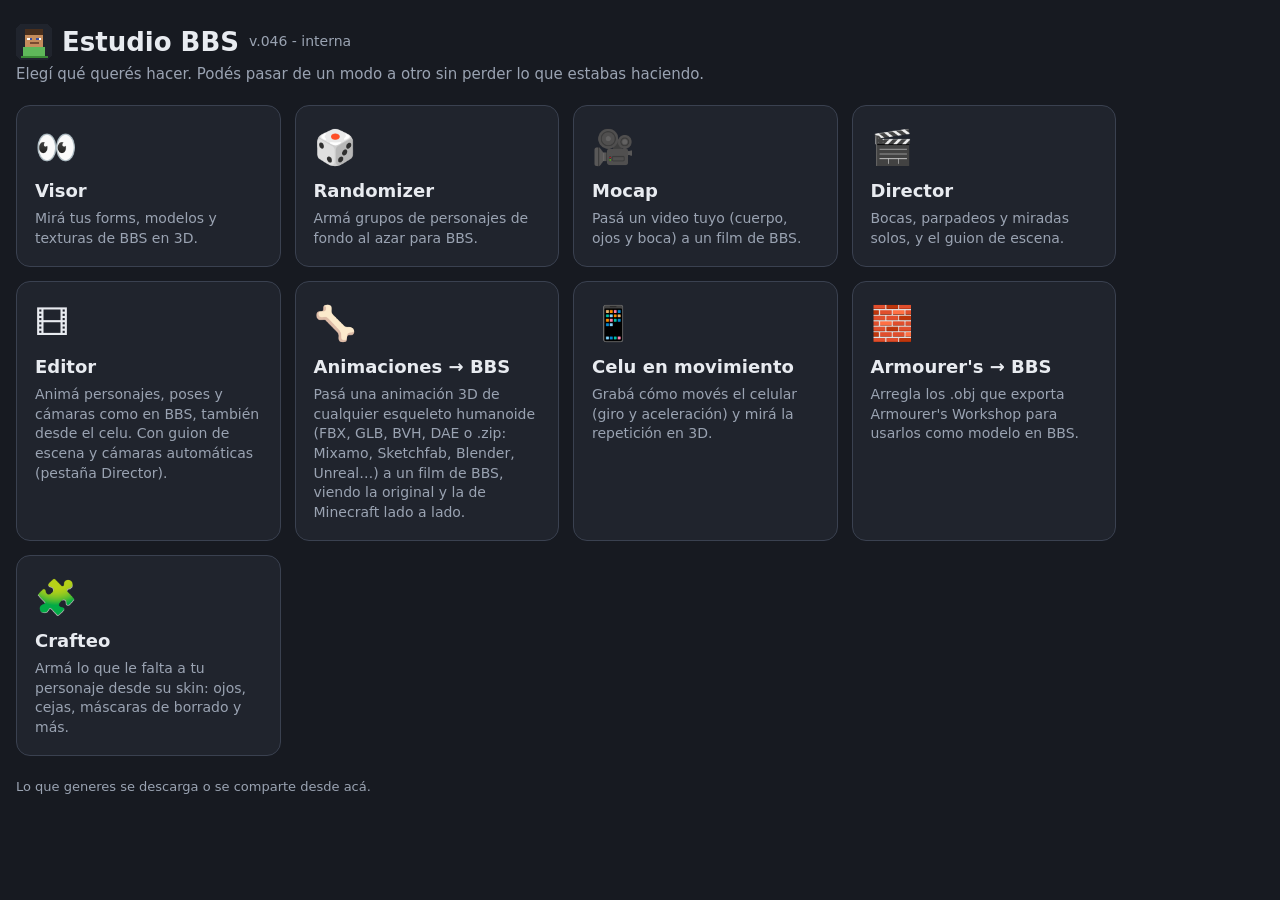
==== index.html @ 0e33b486 "Modo nuevo «Celu en movimiento»: graba el giro y la aceleración del celular y lo reproduce en 3D (v." ====
<!doctype html>
<html lang="es">
<head>
<meta charset="utf-8">
<meta name="viewport" content="width=device-width, initial-scale=1, viewport-fit=cover">
<meta name="theme-color" content="#171a21">
<title>Estudio BBS</title>
<link rel="icon" href="icono.svg">
<link rel="manifest" href="manifest.webmanifest">
<style>
  :root { --fondo: #171a21; --panel: #20242d; --panel2: #2a2f3a; --borde: #3a4150; --texto: #e8ebf0; --suave: #9aa3b2; --acento: #6fb24a; }
  * { box-sizing: border-box; }
  html, body { margin: 0; height: 100%; }
  body { display: flex; flex-direction: column; background: var(--fondo); color: var(--texto); font: 15px/1.4 system-ui, "Segoe UI", Roboto, sans-serif; }
  #barra { display: none; align-items: center; gap: 8px; padding: 4px 8px; padding-top: max(4px, env(safe-area-inset-top)); background: var(--panel); border-bottom: 1px solid var(--borde); }
  body.en-modo #barra { display: flex; }
  #barra button { font: inherit; color: var(--texto); background: var(--panel2); border: 1px solid var(--borde); border-radius: 8px; padding: 4px 10px; cursor: pointer; }
  #barra button.activo { background: var(--acento); color: #102010; border-color: var(--acento); font-weight: 600; }
  #barra .nombre { font-weight: 600; margin-right: 4px; }
  #atajos { display: flex; gap: 6px; overflow-x: auto; flex: 1; min-width: 0; }
  #barra #btnOcultar { flex: none; padding: 4px 9px; font-size: 16px; line-height: 1; }
  /* barra escondida: toda la pantalla es del modo, y queda una burbuja chica que se puede arrastrar a un costado */
  body.barra-oculta #barra { display: none !important; }
  body.barra-oculta #marcos iframe { top: env(safe-area-inset-top, 0px); height: calc(100% - env(safe-area-inset-top, 0px)); }
  #burbuja { display: none; position: fixed; z-index: 50; width: 38px; height: 38px; padding: 0; border-radius: 50%; border: 1px solid var(--borde); background: rgba(32,36,45,.82); color: var(--texto); font-size: 19px; line-height: 1; cursor: pointer; touch-action: none; user-select: none; box-shadow: 0 2px 8px rgba(0,0,0,.45); opacity: .72; transition: opacity .15s, left .18s, right .18s; align-items: center; justify-content: center; }
  body.en-modo.barra-oculta #burbuja { display: flex; }
  #burbuja:hover, #burbuja.arrastrando { opacity: 1; }
  #burbuja.arrastrando { transition: none; }
  /* franja de arriba (solo con la barra escondida): deslizar hacia abajo desde ahí trae la barra de vuelta */
  #tirador { display: none; position: fixed; z-index: 49; top: 0; left: 0; right: 0; height: 22px; touch-action: none; }
  #tirador i { position: absolute; top: 5px; left: 50%; width: 44px; height: 4px; margin-left: -22px; border-radius: 2px; background: rgba(232,235,240,.5); transition: background .15s, transform .15s; }
  #tirador.tirando i { background: var(--acento); transform: translateY(4px); }
  body.en-modo.barra-oculta #tirador { display: block; }
  #marcos { flex: 1; position: relative; }
  #marcos iframe { position: absolute; inset: 0; width: 100%; height: 100%; border: 0; display: none; background: var(--fondo); }
  #marcos iframe.visible { display: block; }
  #menu { flex: 1; overflow: auto; padding: 24px 16px; padding-top: max(24px, env(safe-area-inset-top)); }
  body.en-modo #menu { display: none; }
  body:not(.en-modo) #marcos { display: none; }
  #menu h1 { margin: 0 0 4px; font-size: 26px; display: flex; align-items: center; gap: 10px; }
  #menu h1 img { width: 36px; height: 36px; image-rendering: pixelated; }
  #menu .sub { color: var(--suave); margin: 0 0 20px; }
  #tarjetas { display: grid; grid-template-columns: repeat(auto-fill, minmax(240px, 1fr)); gap: 14px; max-width: 1100px; }
  .tarjeta { text-align: left; font: inherit; color: var(--texto); background: var(--panel); border: 1px solid var(--borde); border-radius: 14px; padding: 18px; cursor: pointer; display: flex; flex-direction: column; gap: 6px; min-height: 140px; }
  .tarjeta:hover, .tarjeta:focus-visible { border-color: var(--acento); background: var(--panel2); outline: none; }
  .tarjeta .ico { font-size: 34px; }
  .tarjeta b { font-size: 18px; }
  .tarjeta span { color: var(--suave); font-size: 14px; }
  .tarjeta .nota { color: #e8c15a; font-size: 13px; }
  #pie { color: var(--suave); font-size: 13px; margin-top: 22px; }
  @media (max-width: 600px) {
    #barra .nombre { display: none; }
    #atajos button { padding: 4px 10px; font-size: 18px; }
    #atajos .txt { display: none; }
    #atajos button.activo .txt { display: inline; font-size: 15px; }
    /* celu: los 9 modos juntos en una sola pantalla, sin scrollear */
    #menu { padding: 12px 10px; padding-top: max(12px, env(safe-area-inset-top)); }
    #menu h1 { font-size: 20px; margin-bottom: 2px; }
    #menu h1 img { width: 28px; height: 28px; }
    #menu .sub { font-size: 12px; margin-bottom: 10px; }
    #tarjetas { grid-template-columns: 1fr 1fr; gap: 8px; }
    .tarjeta { min-height: 0; padding: 10px; gap: 2px; border-radius: 12px; }
    .tarjeta .ico { font-size: 24px; line-height: 1.1; }
    .tarjeta b { font-size: 15px; }
    .tarjeta span { font-size: 11.5px; line-height: 1.3; display: -webkit-box; -webkit-line-clamp: 3; -webkit-box-orient: vertical; overflow: hidden; }
    .tarjeta .nota { display: none; }
    #pie { margin-top: 10px; font-size: 11.5px; }
    @media (max-height: 660px) { #menu .sub, #pie { display: none; } .tarjeta span { -webkit-line-clamp: 2; } }
    @media (max-height: 700px) { #menu { padding-top: max(8px, env(safe-area-inset-top)); padding-bottom: 8px; } #tarjetas { gap: 6px; } .tarjeta { padding: 7px 9px; } .tarjeta .ico { font-size: 21px; } .tarjeta b { font-size: 14px; } }
  }
</style>
</head>
<body>
<div id="barra">
  <button id="volver" title="Volver al menú">☰ Menú</button>
  <span class="nombre">Estudio BBS</span>
  <div id="atajos"></div>
  <button id="btnOcultar" title="Esconder esta barra (queda una burbuja para volver a abrirla)" aria-label="Esconder la barra">⌃</button>
</div>
<div id="tirador" aria-hidden="true"><i></i></div>
<button id="burbuja" title="Tocá para abrir el menú · arrastrá para moverla (o deslizá hacia abajo desde el borde de arriba)" aria-label="Abrir el menú">☰</button>
<main id="menu">
  <h1><img src="icono.svg" alt="">Estudio BBS <small style="font-size:14px;font-weight:400;color:#9aa3b2">v.046 - <script>document.write(location.hostname.endsWith('github.io') ? 'web' : 'interna')</script></small></h1>
  <p class="sub">Elegí qué querés hacer. Podés pasar de un modo a otro sin perder lo que estabas haciendo.</p>
  <div id="tarjetas"></div>
  <p id="pie"></p>
</main>
<div id="marcos"></div>
<script type="module">
const MODOS = [
  { id: 'visor', ico: '👀', nombre: 'Visor', texto: 'Mirá tus forms, modelos y texturas de BBS en 3D.' },
  { id: 'randomizer', ico: '🎲', nombre: 'Randomizer', texto: 'Armá grupos de personajes de fondo al azar para BBS.' },
  { id: 'mocap', ico: '🎥', nombre: 'Mocap', texto: 'Pasá un video tuyo (cuerpo, ojos y boca) a un film de BBS.' },
  { id: 'director', ico: '🎬', nombre: 'Director', texto: 'Bocas, parpadeos y miradas solos, y el guion de escena.', notaCelu: 'En el celu la boca sale simple; exacta solo en la PC.' },
  { id: 'editor', ico: '🎞', nombre: 'Editor', texto: 'Animá personajes, poses y cámaras como en BBS, también desde el celu. Con guion de escena y cámaras automáticas (pestaña Director).' },
  { id: 'animaciones', ico: '🦴', nombre: 'Animaciones → BBS', texto: 'Pasá una animación 3D de cualquier esqueleto humanoide (FBX, GLB, BVH, DAE o .zip: Mixamo, Sketchfab, Blender, Unreal…) a un film de BBS, viendo la original y la de Minecraft lado a lado.' },
  { id: 'movil', ico: '📱', nombre: 'Celu en movimiento', texto: 'Grabá cómo movés el celular (giro y aceleración) y mirá la repetición en 3D.' },
  { id: 'convertidor', ico: '🧱', nombre: "Armourer's → BBS", texto: "Arregla los .obj que exporta Armourer's Workshop para usarlos como modelo en BBS." },
  { id: 'ojos', ico: '🧩', nombre: 'Crafteo', texto: 'Armá lo que le falta a tu personaje desde su skin: ojos, cejas, máscaras de borrado y más.' },
];
const $ = (s) => document.querySelector(s);
const marcos = new Map();
const esCelu = matchMedia('(pointer: coarse)').matches && !navigator.userAgent.includes('Windows');

for (const m of MODOS) {
  const b = document.createElement('button');
  b.className = 'tarjeta'; b.dataset.modo = m.id;
  b.innerHTML = `<div class="ico">${m.ico}</div><b>${m.nombre}</b><span>${m.texto}</span>` + (m.notaCelu && esCelu ? `<span class="nota">${m.notaCelu}</span>` : '');
  b.onclick = () => abrir(m.id);
  $('#tarjetas').append(b);
  const a = document.createElement('button');
  a.innerHTML = `${m.ico}<span class="txt"> ${m.nombre}</span>`; a.title = m.nombre; a.dataset.modo = m.id;
  a.onclick = () => abrir(m.id);
  $('#atajos').append(a);
}

function abrir(id, guardar = true) {
  const m = MODOS.find((x) => x.id === id);
  if (!m) return menu();
  let f = marcos.get(id);
  if (!f) {   // cada modo se carga la primera vez que se abre y después queda vivo
    f = document.createElement('iframe');
    f.src = `${id}/index.html`; f.title = m.nombre;
    f.allow = 'camera; microphone; fullscreen; clipboard-read; clipboard-write; web-share; hid; accelerometer; gyroscope; magnetometer';
    $('#marcos').append(f); marcos.set(id, f);
  }
  for (const [k, x] of marcos) x.classList.toggle('visible', k === id);
  for (const b of $('#atajos').children) b.classList.toggle('activo', b.dataset.modo === id);
  $('#burbuja').textContent = m.ico;   // la burbuja muestra en qué modo estás
  document.body.classList.add('en-modo');
  document.title = m.nombre + ' · Estudio BBS';
  if (guardar && location.hash !== '#' + id) history.pushState(null, '', '#' + id);
  try { localStorage.setItem('estudio_modo', id); } catch { /* sin almacenamiento */ }
  f.focus();
}
function menu(guardar = true) {
  document.body.classList.remove('en-modo');
  for (const x of marcos.values()) x.classList.remove('visible');
  document.title = 'Estudio BBS';
  if (guardar && location.hash) history.pushState(null, '', location.pathname);
}
$('#volver').onclick = () => menu();

// ---- barra de arriba escondible: se cierra a una burbuja chica que se puede mover (se acuerda dónde la dejaste) ----
const B = $('#burbuja');
let pos = { lado: 'r', y: 0.45 };
try { pos = { ...pos, ...JSON.parse(localStorage.getItem('estudio_burbuja') || '{}') }; } catch { /* sin almacenamiento */ }
function ubicarBurbuja() {
  const alto = Math.max(1, innerHeight - 38 - 16);
  B.style.top = Math.round(8 + Math.min(1, Math.max(0, pos.y)) * alto) + 'px';
  B.style.left = pos.lado === 'l' ? '6px' : 'auto'; B.style.right = pos.lado === 'r' ? '6px' : 'auto';
}
function ponerBarra(oculta, guardar = true) {
  document.body.classList.toggle('barra-oculta', oculta);
  if (guardar) { try { localStorage.setItem('estudio_barra_oculta', oculta ? '1' : '0'); } catch { /* sin almacenamiento */ } }
  ubicarBurbuja();
  // los modos dentro de los iframes se acomodan solos al cambiar el alto; se avisa por si alguno mide a mano
  setTimeout(() => marcos.forEach((f) => { try { f.contentWindow.dispatchEvent(new Event('resize')); } catch { /* otro origen */ } }), 60);
}
$('#btnOcultar').onclick = () => ponerBarra(true);
// deslizar hacia abajo desde el borde de arriba: abre la barra (también sirve con el mouse)
const T = $('#tirador');
let tira = null;
T.addEventListener('pointerdown', (e) => { tira = { x: e.clientX, y: e.clientY }; T.setPointerCapture(e.pointerId); T.classList.add('tirando'); });
T.addEventListener('pointermove', (e) => {
  if (!tira) return;
  const dy = e.clientY - tira.y, dx = e.clientX - tira.x;
  if (dy > 28 && dy > Math.abs(dx)) { tira = null; T.classList.remove('tirando'); ponerBarra(false); }
});
const sueltaTira = () => { tira = null; T.classList.remove('tirando'); };
T.addEventListener('pointerup', sueltaTira); T.addEventListener('pointercancel', sueltaTira);
let arr = null;
B.addEventListener('pointerdown', (e) => { arr = { x: e.clientX, y: e.clientY, mov: false }; B.setPointerCapture(e.pointerId); });
B.addEventListener('pointermove', (e) => {
  if (!arr) return;
  if (!arr.mov && Math.hypot(e.clientX - arr.x, e.clientY - arr.y) < 7) return;
  arr.mov = true; B.classList.add('arrastrando');
  B.style.left = Math.min(innerWidth - 44, Math.max(6, e.clientX - 19)) + 'px'; B.style.right = 'auto';
  B.style.top = Math.min(innerHeight - 46, Math.max(8, e.clientY - 19)) + 'px';
});
B.addEventListener('pointerup', (e) => {
  if (!arr) return;
  const mov = arr.mov; arr = null; B.classList.remove('arrastrando');
  if (!mov) return ponerBarra(false);
  pos = { lado: e.clientX < innerWidth / 2 ? 'l' : 'r', y: (e.clientY - 19 - 8) / Math.max(1, innerHeight - 38 - 16) };   // se pega al costado más cercano
  try { localStorage.setItem('estudio_burbuja', JSON.stringify(pos)); } catch { /* sin almacenamiento */ }
  ubicarBurbuja();
});
B.addEventListener('pointercancel', () => { arr = null; B.classList.remove('arrastrando'); ubicarBurbuja(); });
addEventListener('resize', ubicarBurbuja);
let oculta = false; try { oculta = localStorage.getItem('estudio_barra_oculta') === '1'; } catch { /* sin almacenamiento */ }
ponerBarra(oculta, false);
addEventListener('popstate', () => (location.hash ? abrir(location.hash.slice(1), false) : menu(false)));
addEventListener('message', (e) => {   // un modo puede pedir pasar a otro: postMessage({estudio:true, abrir:'visor'})
  if (e.origin === location.origin && e.data && e.data.estudio && e.data.abrir) abrir(e.data.abrir);
});

fetch('/pc/hola').then((r) => (r.ok ? r.json() : null)).catch(() => null).then((d) => {
  $('#pie').textContent = d && d.pc
    ? 'Abierto en la PC. Lo que generes se guarda en la carpeta Salida del programa.' + (d.rhubarb ? '' : ' (No encontré Rhubarb: las bocas saldrán simples.)')
    : 'Lo que generes se descarga o se comparte desde acá.';
  // actualización automática del celu/web (ver sw.js). En la PC no hace falta (servir.py ya manda siempre lo último) y además
  // el service worker se come el aviso de «cerré la ventana»: ahí se saca.
  if ('serviceWorker' in navigator && location.protocol.startsWith('http')) {
    if (d && d.pc) navigator.serviceWorker.getRegistrations().then((rs) => rs.forEach((r) => r.unregister())).catch(() => {});
    else navigator.serviceWorker.register('sw.js').catch(() => {});
  }
  // en la PC: avisarle a servir.py que esta ventana sigue abierta (cuando se cierra, la caja negra se cierra sola)
  if (d && d.pc) {
    const id = Math.random().toString(36).slice(2);
    const latir = () => fetch('/pc/latido?id=' + id, { cache: 'no-store' }).catch(() => {});
    latir(); setInterval(latir, 5000);
    addEventListener('pagehide', () => { try { navigator.sendBeacon('/pc/adios?id=' + id); } catch (e) {} });
  }
});
if (location.hash) abrir(location.hash.slice(1), false);
</script>
</body>
</html>
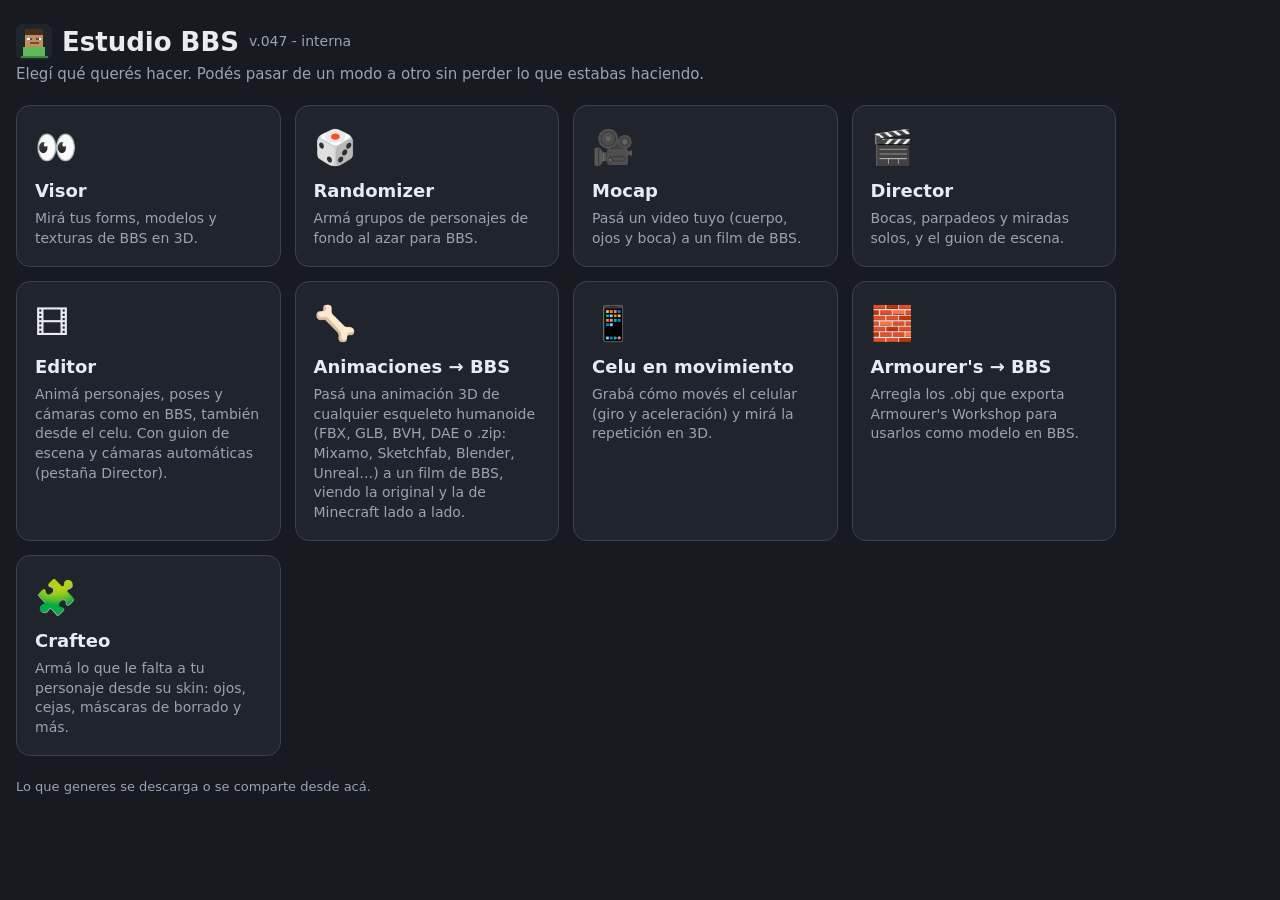
==== commit 98442c27: "Celu en movimiento: empezar y terminar quieto en el mismo lugar; mide el error del sensor y cierra e" ====
--- a/index.html
+++ b/index.html
@@ -80,7 +80,7 @@
 <div id="tirador" aria-hidden="true"><i></i></div>
 <button id="burbuja" title="Tocá para abrir el menú · arrastrá para moverla (o deslizá hacia abajo desde el borde de arriba)" aria-label="Abrir el menú">☰</button>
 <main id="menu">
-  <h1><img src="icono.svg" alt="">Estudio BBS <small style="font-size:14px;font-weight:400;color:#9aa3b2">v.046 - <script>document.write(location.hostname.endsWith('github.io') ? 'web' : 'interna')</script></small></h1>
+  <h1><img src="icono.svg" alt="">Estudio BBS <small style="font-size:14px;font-weight:400;color:#9aa3b2">v.047 - <script>document.write(location.hostname.endsWith('github.io') ? 'web' : 'interna')</script></small></h1>
   <p class="sub">Elegí qué querés hacer. Podés pasar de un modo a otro sin perder lo que estabas haciendo.</p>
   <div id="tarjetas"></div>
   <p id="pie"></p>
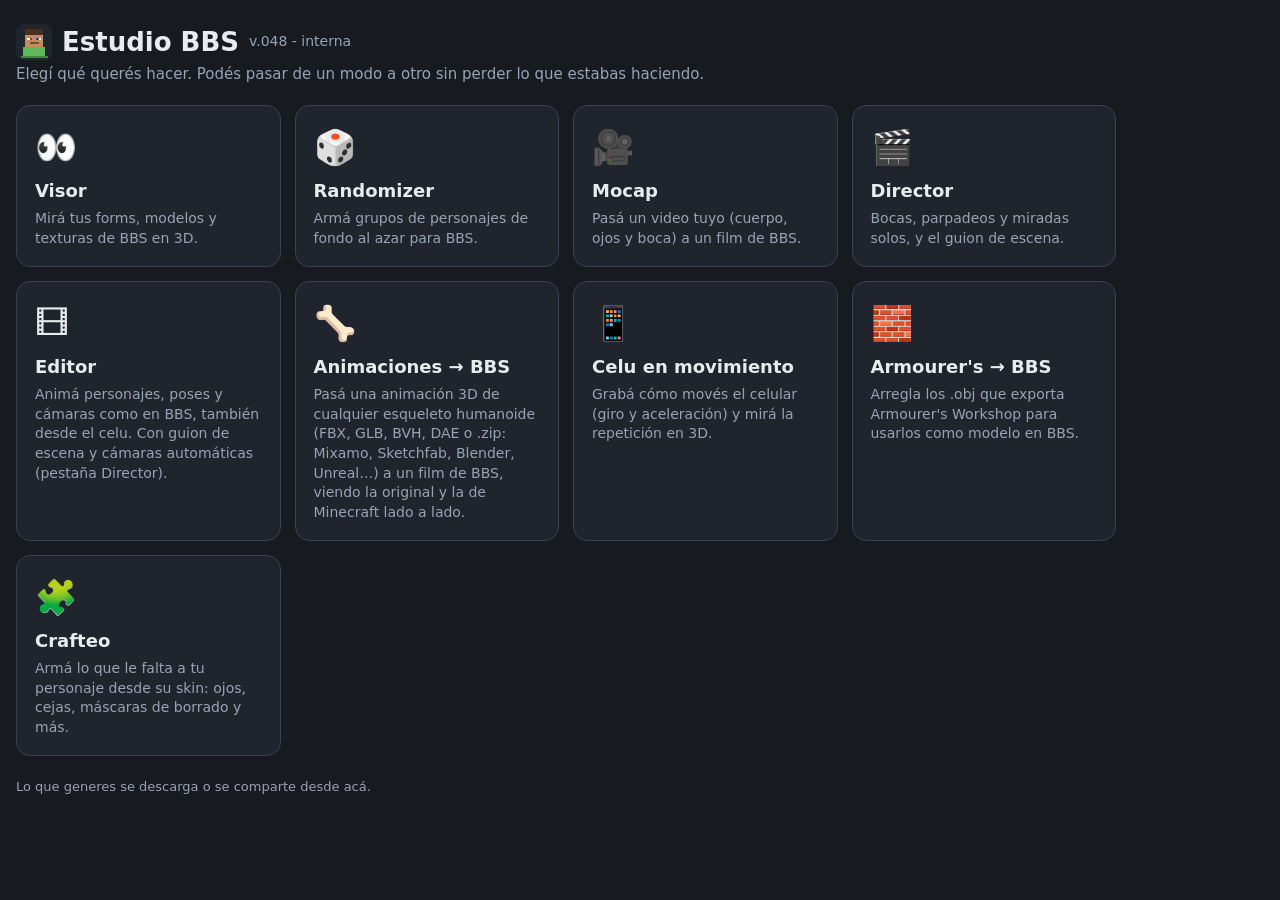
==== commit 0b8a34cd: "v.048: manos de referencia en vivo en el modo Dedos, selector de manos, manos en alto en la Vista 3D" ====
--- a/index.html
+++ b/index.html
@@ -80,7 +80,7 @@
 <div id="tirador" aria-hidden="true"><i></i></div>
 <button id="burbuja" title="Tocá para abrir el menú · arrastrá para moverla (o deslizá hacia abajo desde el borde de arriba)" aria-label="Abrir el menú">☰</button>
 <main id="menu">
-  <h1><img src="icono.svg" alt="">Estudio BBS <small style="font-size:14px;font-weight:400;color:#9aa3b2">v.047 - <script>document.write(location.hostname.endsWith('github.io') ? 'web' : 'interna')</script></small></h1>
+  <h1><img src="icono.svg" alt="">Estudio BBS <small style="font-size:14px;font-weight:400;color:#9aa3b2">v.048 - <script>document.write(location.hostname.endsWith('github.io') ? 'web' : 'interna')</script></small></h1>
   <p class="sub">Elegí qué querés hacer. Podés pasar de un modo a otro sin perder lo que estabas haciendo.</p>
   <div id="tarjetas"></div>
   <p id="pie"></p>
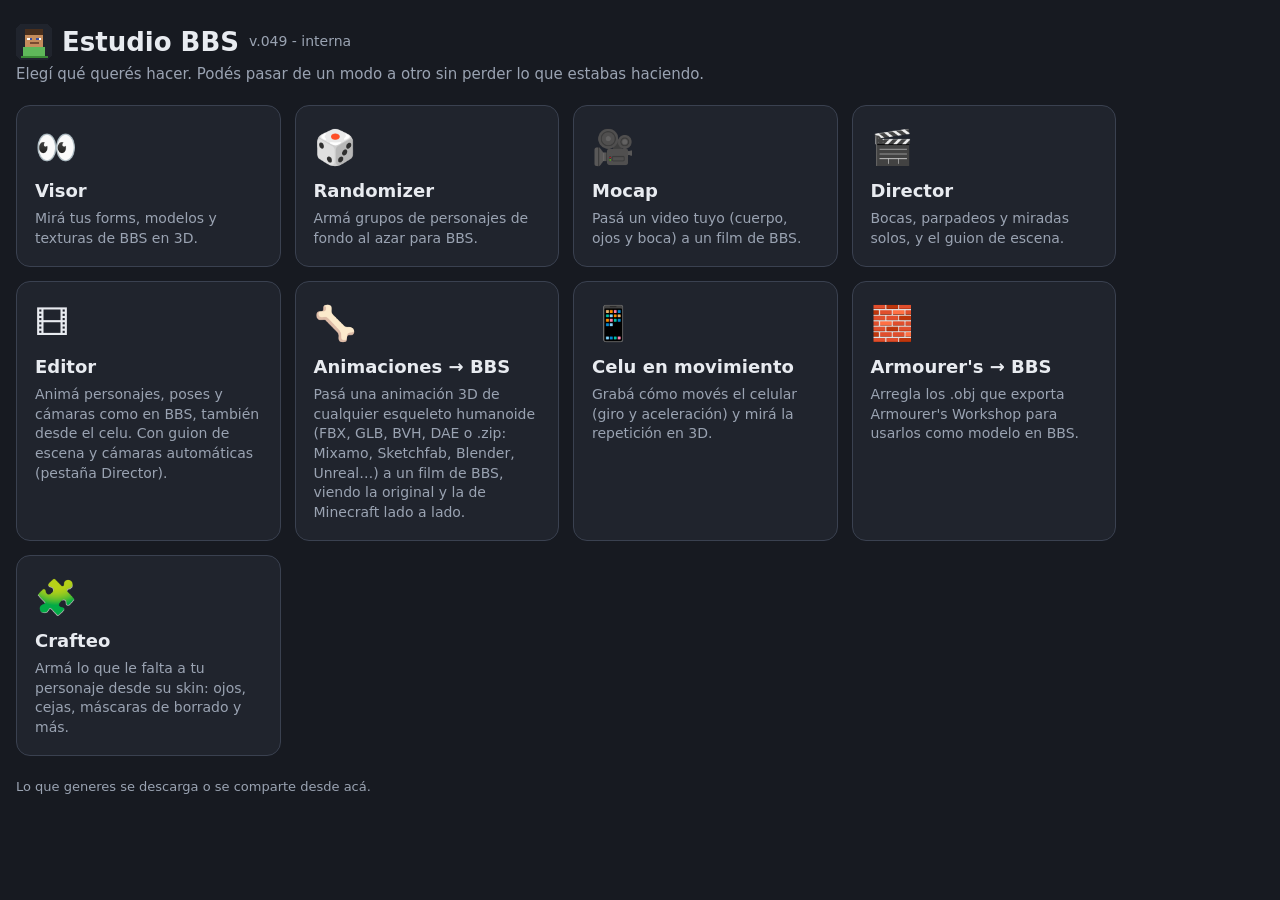
==== commit 2275e3ad: "v.049: guía de mano humana sobre la cámara y pantalla de Dedos del celu más compacta Co-Authored-By:" ====
--- a/index.html
+++ b/index.html
@@ -80,7 +80,7 @@
 <div id="tirador" aria-hidden="true"><i></i></div>
 <button id="burbuja" title="Tocá para abrir el menú · arrastrá para moverla (o deslizá hacia abajo desde el borde de arriba)" aria-label="Abrir el menú">☰</button>
 <main id="menu">
-  <h1><img src="icono.svg" alt="">Estudio BBS <small style="font-size:14px;font-weight:400;color:#9aa3b2">v.048 - <script>document.write(location.hostname.endsWith('github.io') ? 'web' : 'interna')</script></small></h1>
+  <h1><img src="icono.svg" alt="">Estudio BBS <small style="font-size:14px;font-weight:400;color:#9aa3b2">v.049 - <script>document.write(location.hostname.endsWith('github.io') ? 'web' : 'interna')</script></small></h1>
   <p class="sub">Elegí qué querés hacer. Podés pasar de un modo a otro sin perder lo que estabas haciendo.</p>
   <div id="tarjetas"></div>
   <p id="pie"></p>
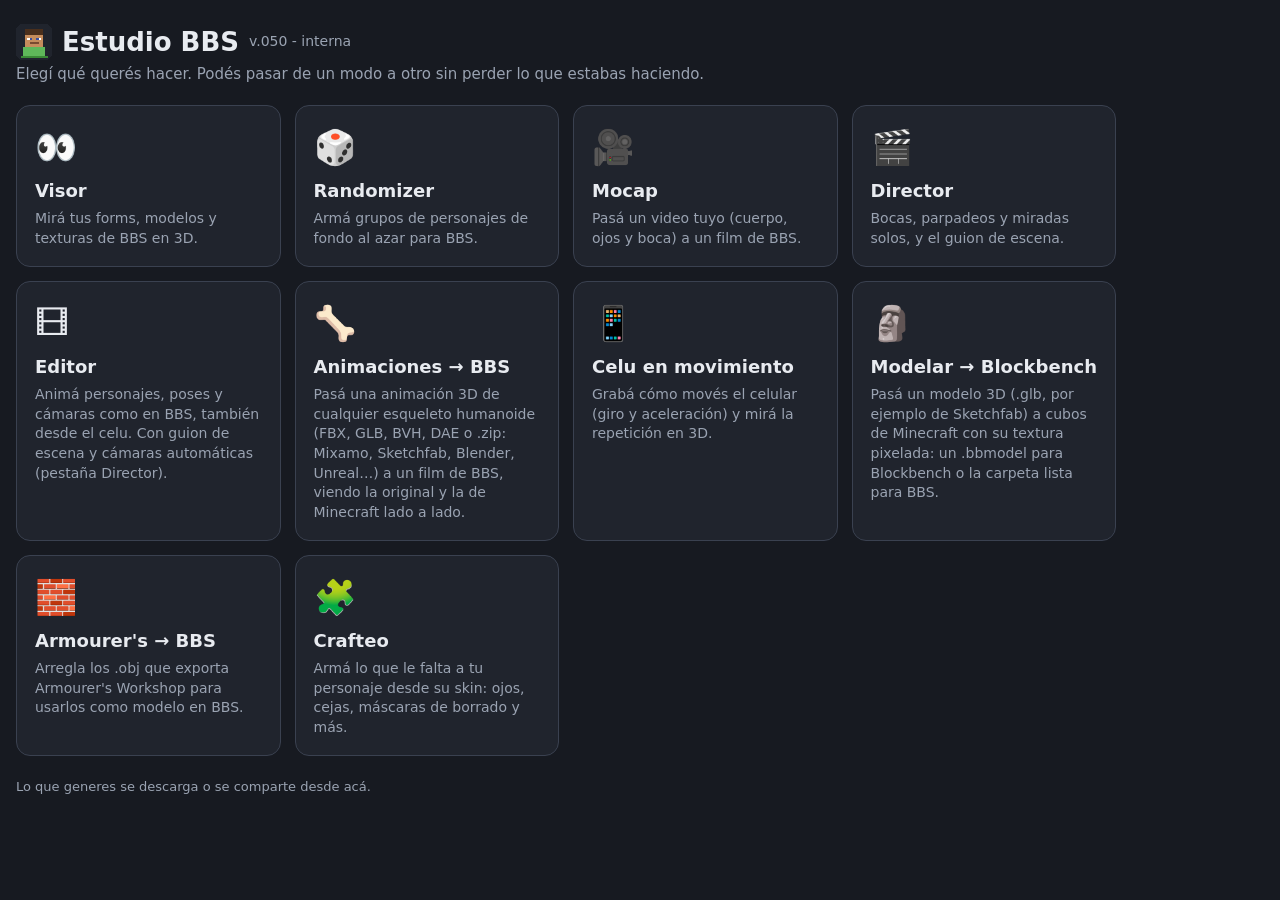
==== commit 6b5f2abd: "v.050: modo nuevo Modelar → Blockbench (.glb a cubos con textura pixelada, .bbmodel y carpeta para B" ====
--- a/index.html
+++ b/index.html
@@ -80,7 +80,7 @@
 <div id="tirador" aria-hidden="true"><i></i></div>
 <button id="burbuja" title="Tocá para abrir el menú · arrastrá para moverla (o deslizá hacia abajo desde el borde de arriba)" aria-label="Abrir el menú">☰</button>
 <main id="menu">
-  <h1><img src="icono.svg" alt="">Estudio BBS <small style="font-size:14px;font-weight:400;color:#9aa3b2">v.049 - <script>document.write(location.hostname.endsWith('github.io') ? 'web' : 'interna')</script></small></h1>
+  <h1><img src="icono.svg" alt="">Estudio BBS <small style="font-size:14px;font-weight:400;color:#9aa3b2">v.050 - <script>document.write(location.hostname.endsWith('github.io') ? 'web' : 'interna')</script></small></h1>
   <p class="sub">Elegí qué querés hacer. Podés pasar de un modo a otro sin perder lo que estabas haciendo.</p>
   <div id="tarjetas"></div>
   <p id="pie"></p>
@@ -95,6 +95,7 @@
   { id: 'editor', ico: '🎞', nombre: 'Editor', texto: 'Animá personajes, poses y cámaras como en BBS, también desde el celu. Con guion de escena y cámaras automáticas (pestaña Director).' },
   { id: 'animaciones', ico: '🦴', nombre: 'Animaciones → BBS', texto: 'Pasá una animación 3D de cualquier esqueleto humanoide (FBX, GLB, BVH, DAE o .zip: Mixamo, Sketchfab, Blender, Unreal…) a un film de BBS, viendo la original y la de Minecraft lado a lado.' },
   { id: 'movil', ico: '📱', nombre: 'Celu en movimiento', texto: 'Grabá cómo movés el celular (giro y aceleración) y mirá la repetición en 3D.' },
+  { id: 'modelar', ico: '🗿', nombre: 'Modelar → Blockbench', texto: 'Pasá un modelo 3D (.glb, por ejemplo de Sketchfab) a cubos de Minecraft con su textura pixelada: un .bbmodel para Blockbench o la carpeta lista para BBS.' },
   { id: 'convertidor', ico: '🧱', nombre: "Armourer's → BBS", texto: "Arregla los .obj que exporta Armourer's Workshop para usarlos como modelo en BBS." },
   { id: 'ojos', ico: '🧩', nombre: 'Crafteo', texto: 'Armá lo que le falta a tu personaje desde su skin: ojos, cejas, máscaras de borrado y más.' },
 ];
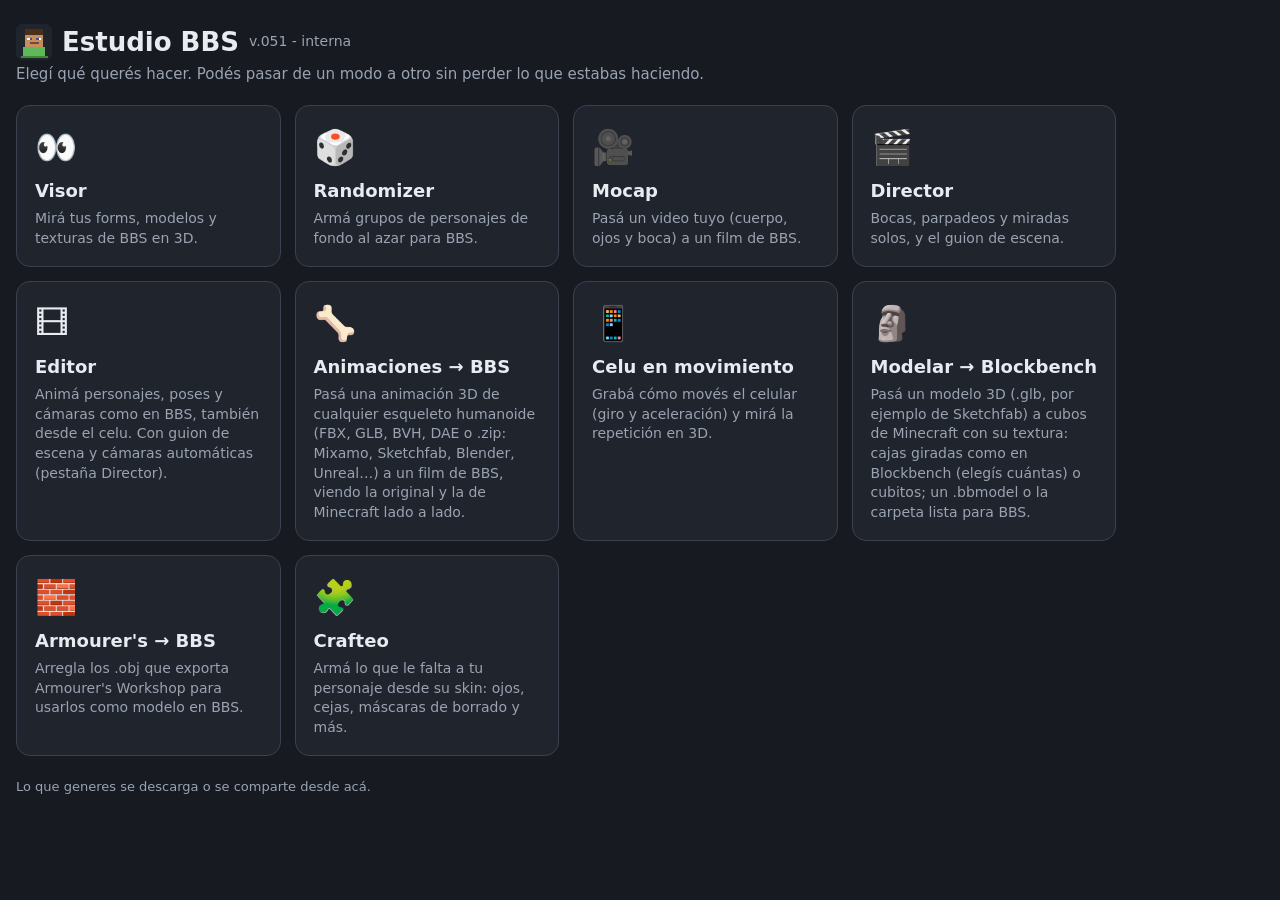
==== commit 74676d9a: "v.051: Modelar con estilo «Cajas giradas» (versiones de 1 a N cajas con giro y simetría) Co-Authored" ====
--- a/index.html
+++ b/index.html
@@ -80,7 +80,7 @@
 <div id="tirador" aria-hidden="true"><i></i></div>
 <button id="burbuja" title="Tocá para abrir el menú · arrastrá para moverla (o deslizá hacia abajo desde el borde de arriba)" aria-label="Abrir el menú">☰</button>
 <main id="menu">
-  <h1><img src="icono.svg" alt="">Estudio BBS <small style="font-size:14px;font-weight:400;color:#9aa3b2">v.050 - <script>document.write(location.hostname.endsWith('github.io') ? 'web' : 'interna')</script></small></h1>
+  <h1><img src="icono.svg" alt="">Estudio BBS <small style="font-size:14px;font-weight:400;color:#9aa3b2">v.051 - <script>document.write(location.hostname.endsWith('github.io') ? 'web' : 'interna')</script></small></h1>
   <p class="sub">Elegí qué querés hacer. Podés pasar de un modo a otro sin perder lo que estabas haciendo.</p>
   <div id="tarjetas"></div>
   <p id="pie"></p>
@@ -95,7 +95,7 @@
   { id: 'editor', ico: '🎞', nombre: 'Editor', texto: 'Animá personajes, poses y cámaras como en BBS, también desde el celu. Con guion de escena y cámaras automáticas (pestaña Director).' },
   { id: 'animaciones', ico: '🦴', nombre: 'Animaciones → BBS', texto: 'Pasá una animación 3D de cualquier esqueleto humanoide (FBX, GLB, BVH, DAE o .zip: Mixamo, Sketchfab, Blender, Unreal…) a un film de BBS, viendo la original y la de Minecraft lado a lado.' },
   { id: 'movil', ico: '📱', nombre: 'Celu en movimiento', texto: 'Grabá cómo movés el celular (giro y aceleración) y mirá la repetición en 3D.' },
-  { id: 'modelar', ico: '🗿', nombre: 'Modelar → Blockbench', texto: 'Pasá un modelo 3D (.glb, por ejemplo de Sketchfab) a cubos de Minecraft con su textura pixelada: un .bbmodel para Blockbench o la carpeta lista para BBS.' },
+  { id: 'modelar', ico: '🗿', nombre: 'Modelar → Blockbench', texto: 'Pasá un modelo 3D (.glb, por ejemplo de Sketchfab) a cubos de Minecraft con su textura: cajas giradas como en Blockbench (elegís cuántas) o cubitos; un .bbmodel o la carpeta lista para BBS.' },
   { id: 'convertidor', ico: '🧱', nombre: "Armourer's → BBS", texto: "Arregla los .obj que exporta Armourer's Workshop para usarlos como modelo en BBS." },
   { id: 'ojos', ico: '🧩', nombre: 'Crafteo', texto: 'Armá lo que le falta a tu personaje desde su skin: ojos, cejas, máscaras de borrado y más.' },
 ];
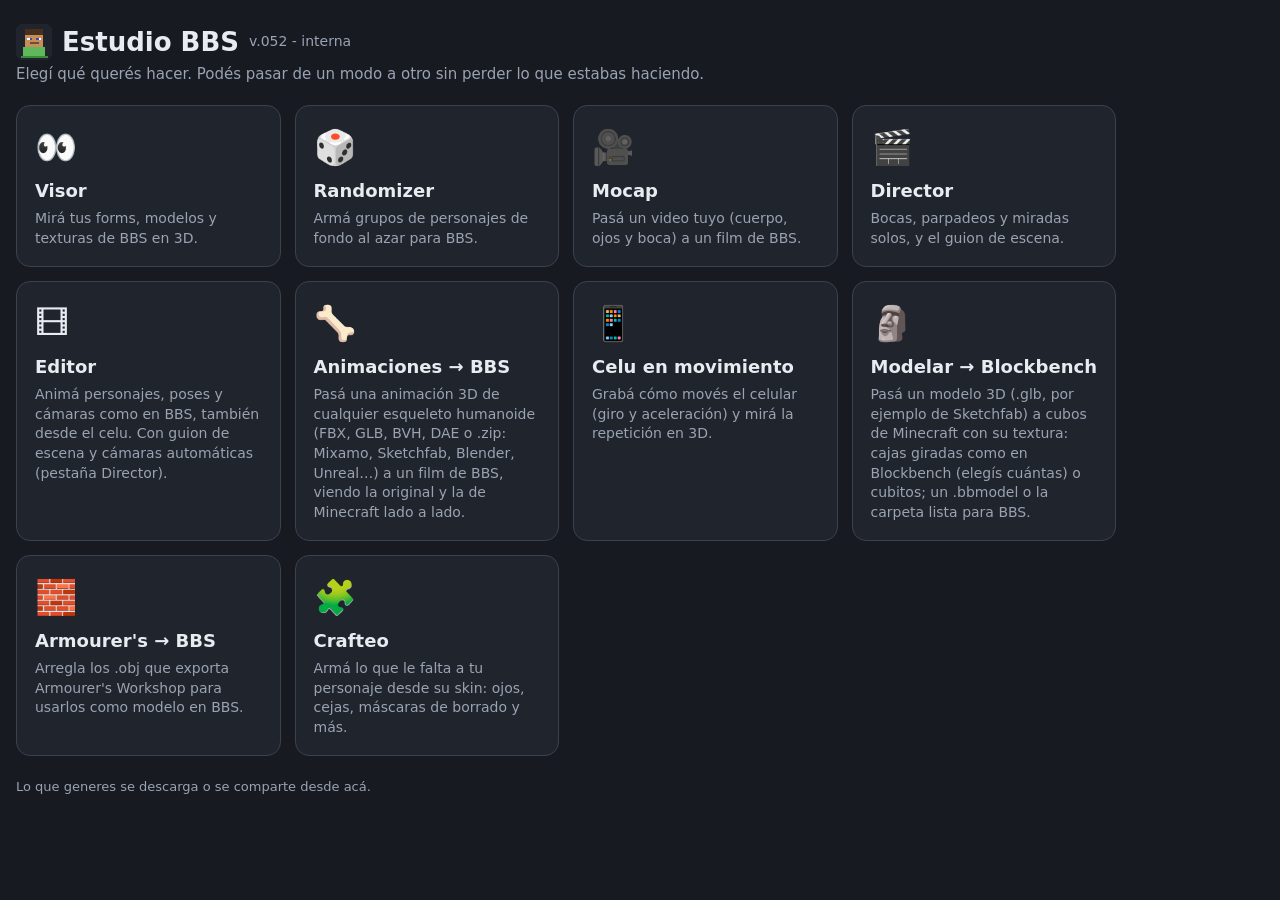
==== commit 6fa971d5: "v.052: Modelar abre mods (.jar) y modelos de Blockbench (.geo.json / model.bbs.json) para verlos en " ====
--- a/index.html
+++ b/index.html
@@ -80,7 +80,7 @@
 <div id="tirador" aria-hidden="true"><i></i></div>
 <button id="burbuja" title="Tocá para abrir el menú · arrastrá para moverla (o deslizá hacia abajo desde el borde de arriba)" aria-label="Abrir el menú">☰</button>
 <main id="menu">
-  <h1><img src="icono.svg" alt="">Estudio BBS <small style="font-size:14px;font-weight:400;color:#9aa3b2">v.051 - <script>document.write(location.hostname.endsWith('github.io') ? 'web' : 'interna')</script></small></h1>
+  <h1><img src="icono.svg" alt="">Estudio BBS <small style="font-size:14px;font-weight:400;color:#9aa3b2">v.052 - <script>document.write(location.hostname.endsWith('github.io') ? 'web' : 'interna')</script></small></h1>
   <p class="sub">Elegí qué querés hacer. Podés pasar de un modo a otro sin perder lo que estabas haciendo.</p>
   <div id="tarjetas"></div>
   <p id="pie"></p>
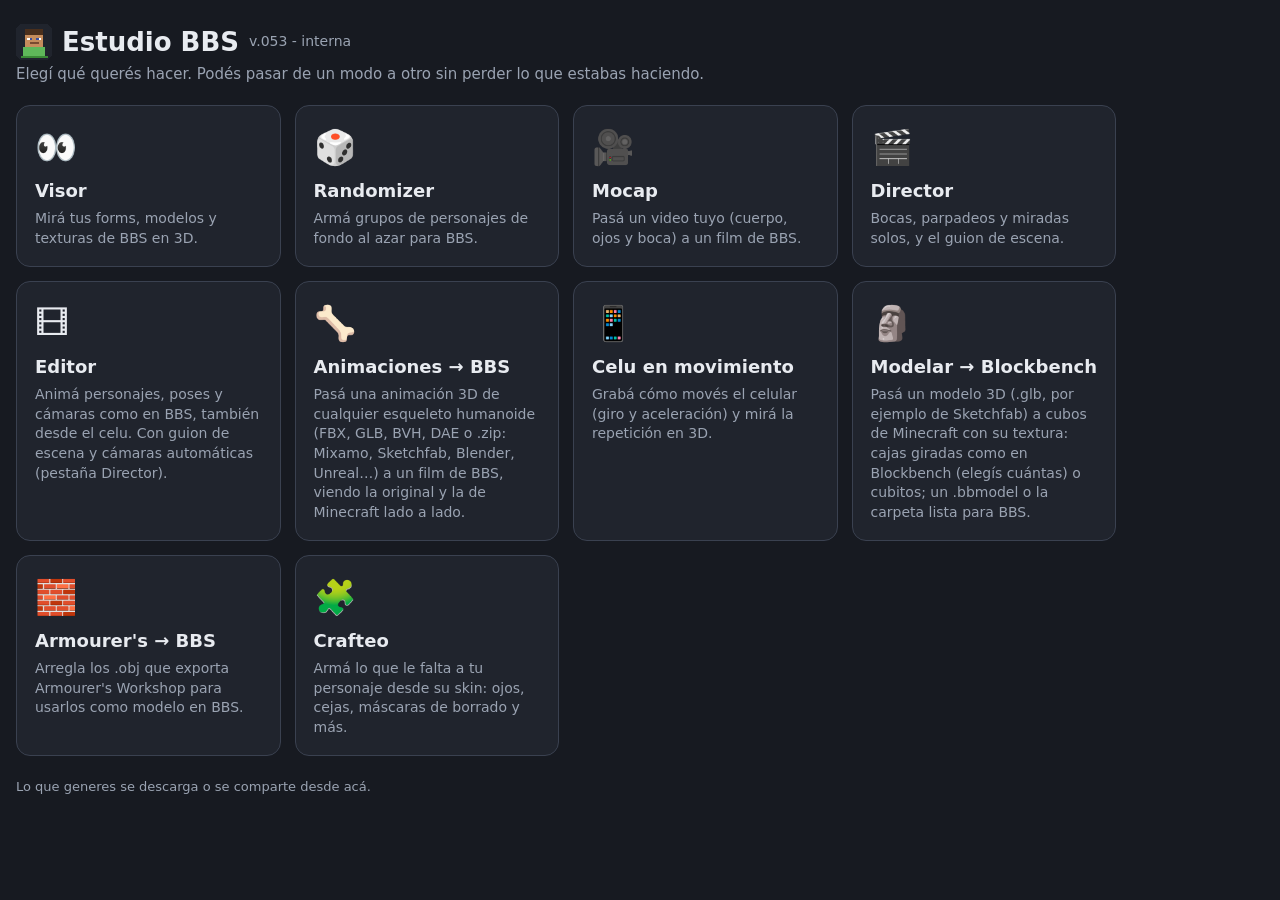
==== commit 48a834bd: "v.053: Modelar extrae los modelos de un mod con sus texturas y animaciones y los exporta a BBS o Blo" ====
--- a/index.html
+++ b/index.html
@@ -80,7 +80,7 @@
 <div id="tirador" aria-hidden="true"><i></i></div>
 <button id="burbuja" title="Tocá para abrir el menú · arrastrá para moverla (o deslizá hacia abajo desde el borde de arriba)" aria-label="Abrir el menú">☰</button>
 <main id="menu">
-  <h1><img src="icono.svg" alt="">Estudio BBS <small style="font-size:14px;font-weight:400;color:#9aa3b2">v.052 - <script>document.write(location.hostname.endsWith('github.io') ? 'web' : 'interna')</script></small></h1>
+  <h1><img src="icono.svg" alt="">Estudio BBS <small style="font-size:14px;font-weight:400;color:#9aa3b2">v.053 - <script>document.write(location.hostname.endsWith('github.io') ? 'web' : 'interna')</script></small></h1>
   <p class="sub">Elegí qué querés hacer. Podés pasar de un modo a otro sin perder lo que estabas haciendo.</p>
   <div id="tarjetas"></div>
   <p id="pie"></p>
